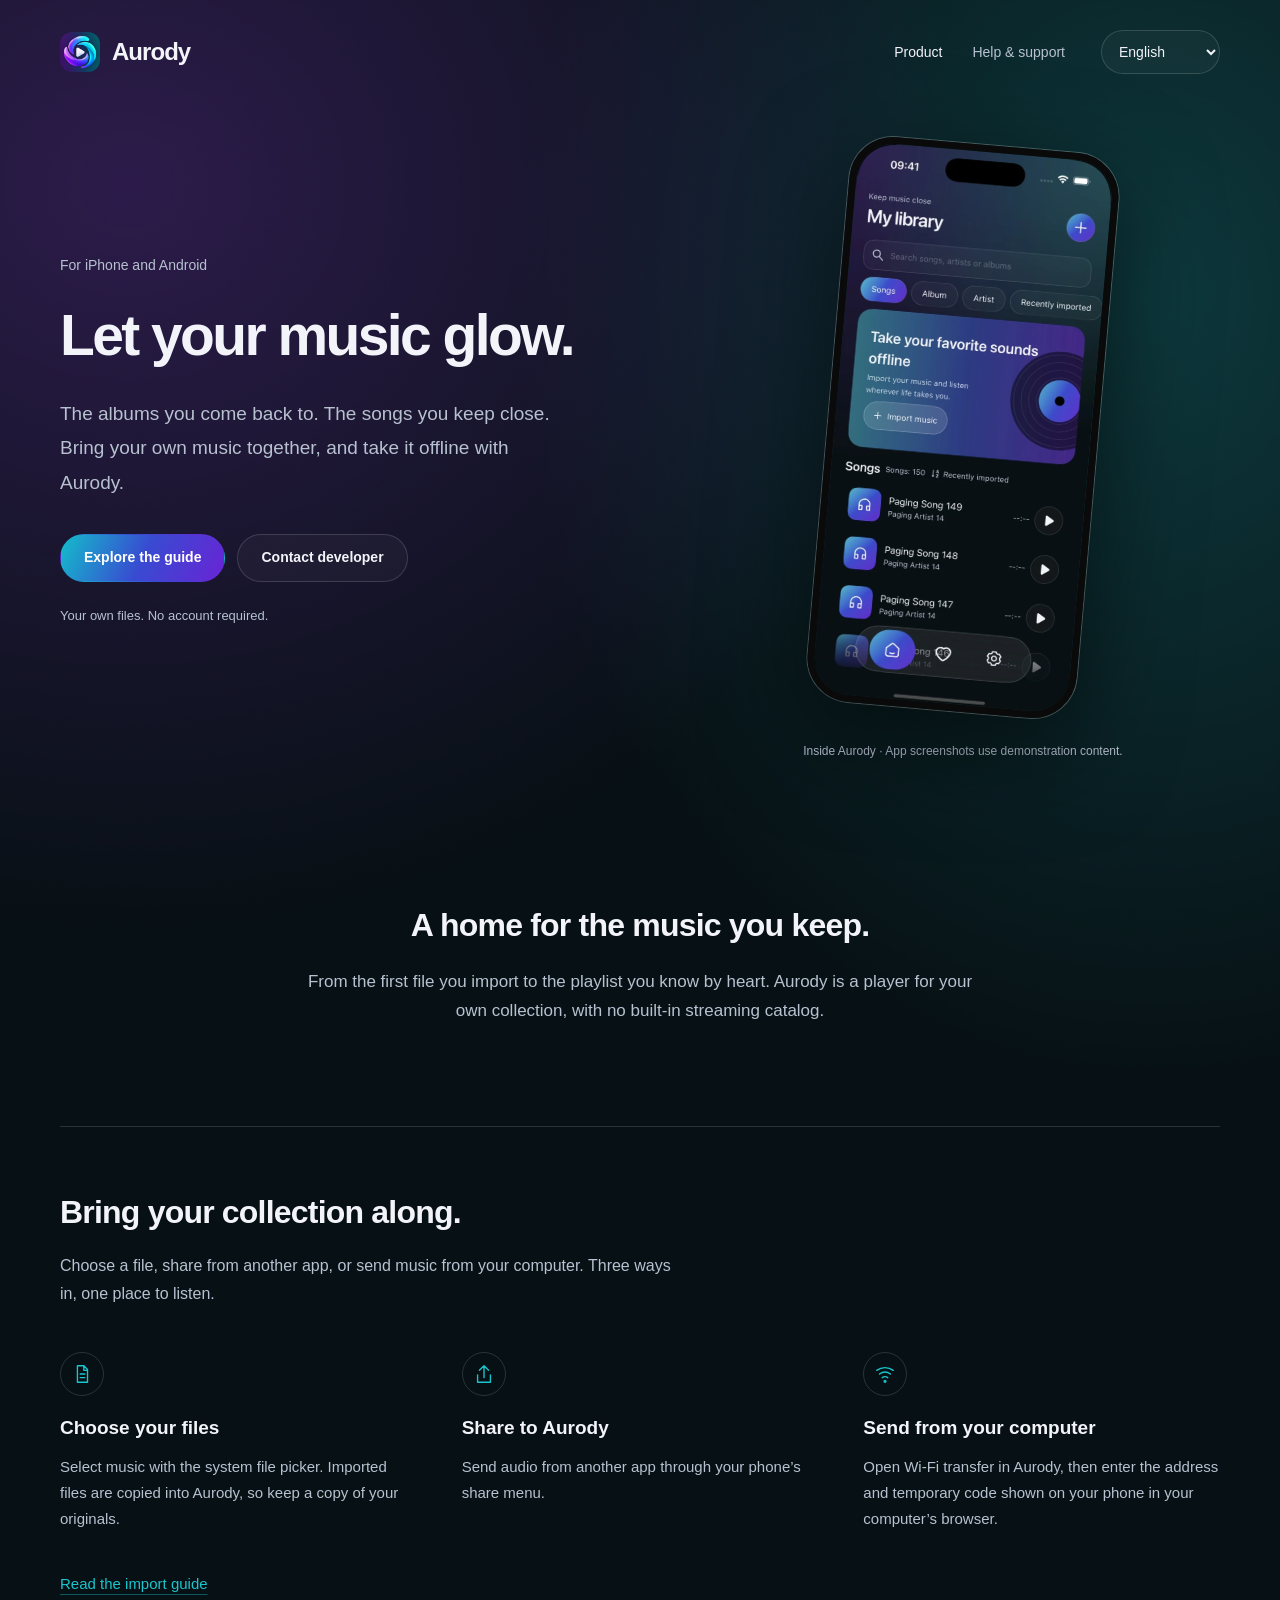
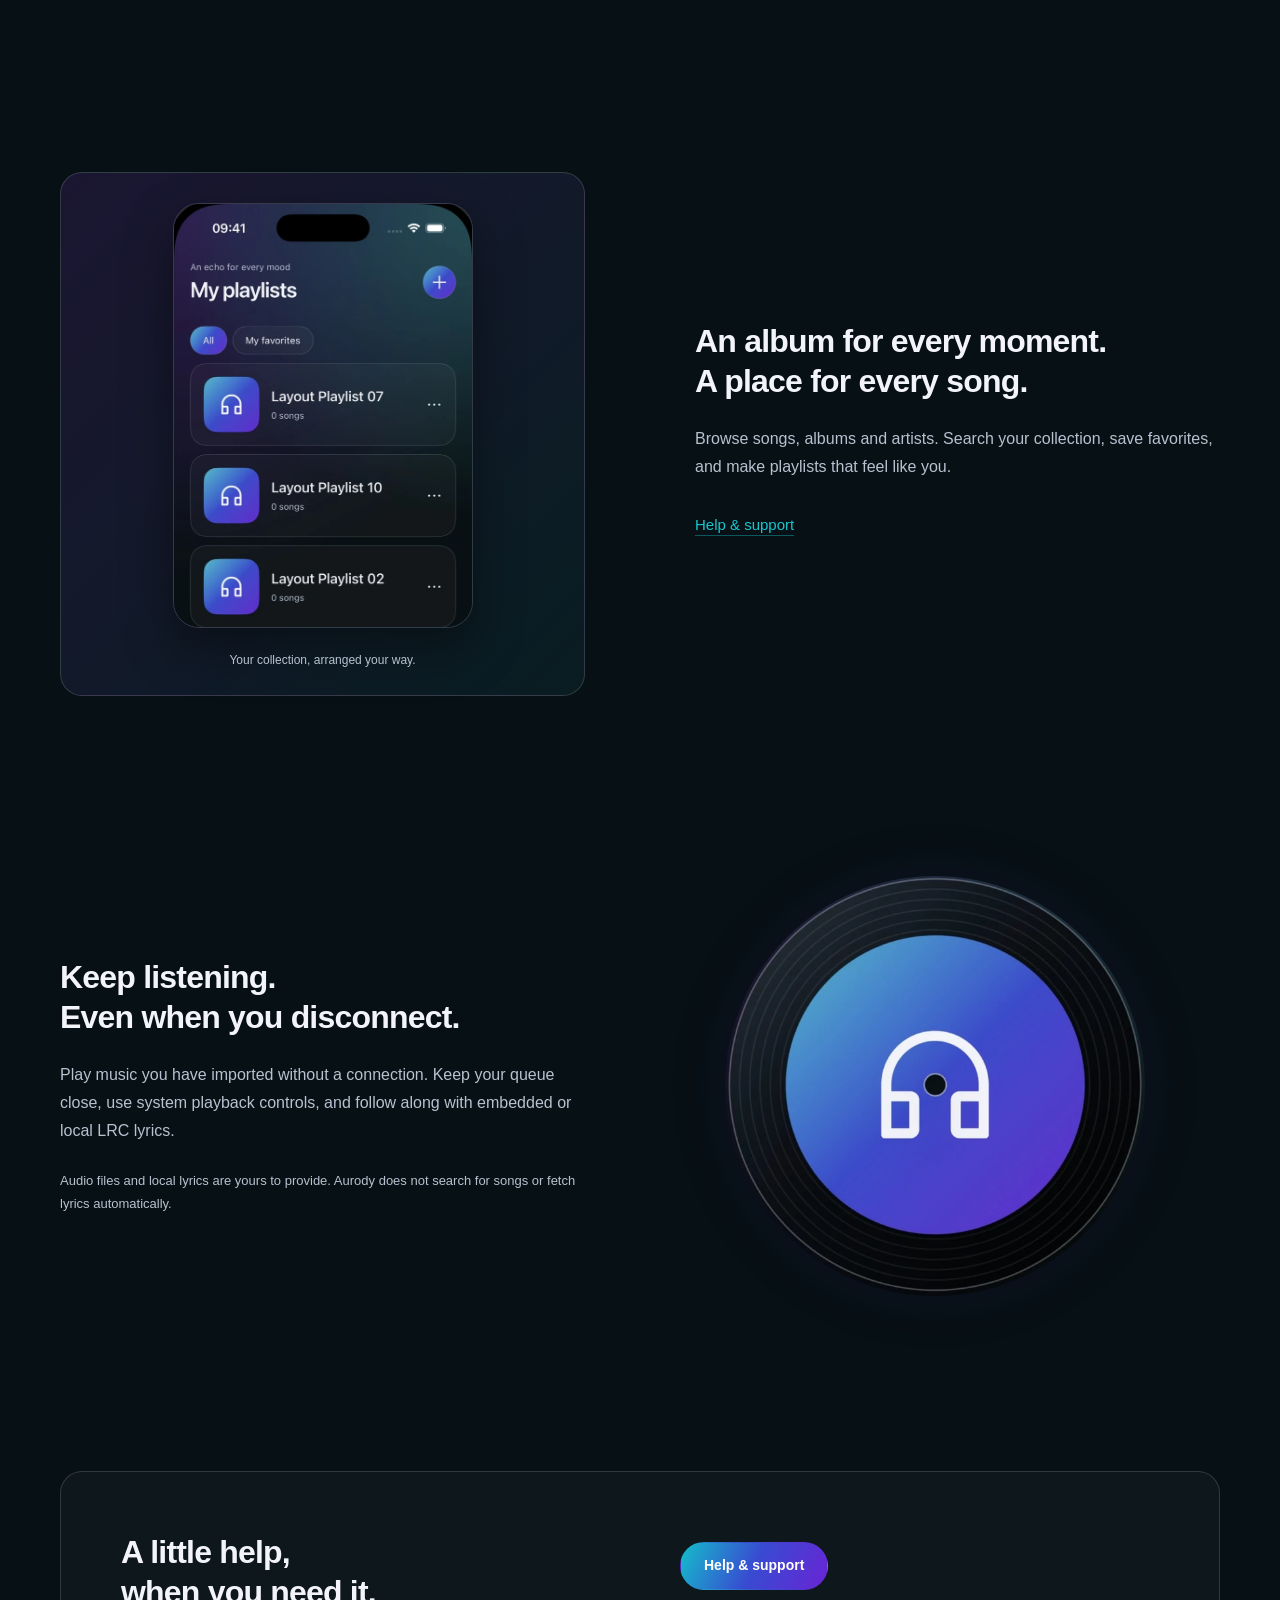
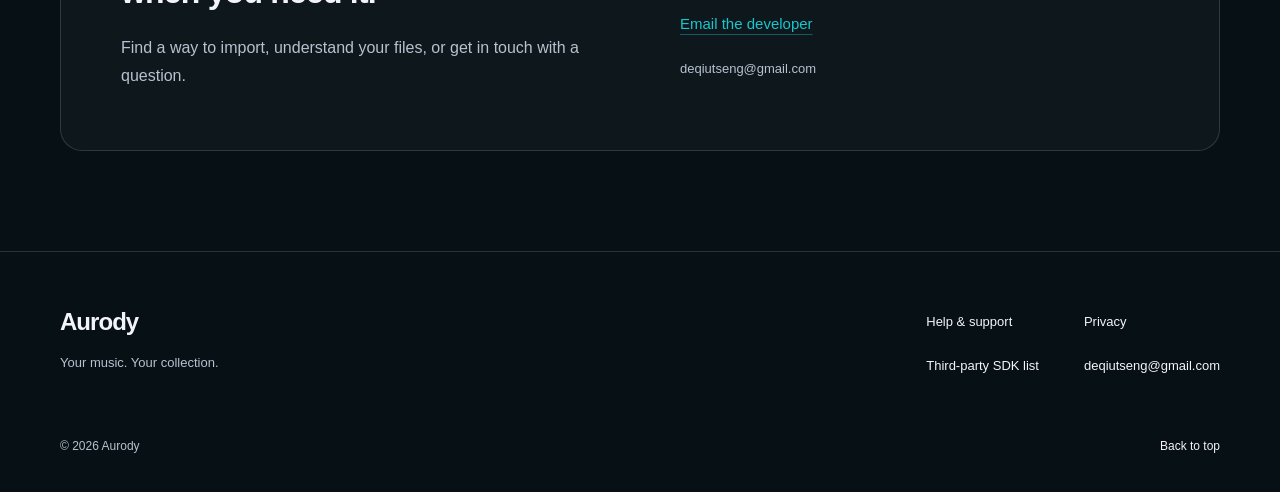
==== index.html @ eb652f9c "[v1.0.0][feat]官网：实现电脑优先的四页三语静态站" ====
<!doctype html>
<html lang="en"><head><meta charset="utf-8"><meta name="viewport" content="width=device-width, initial-scale=1, viewport-fit=cover"><meta name="color-scheme" content="dark"><meta name="theme-color" content="#071014"><meta name="referrer" content="no-referrer"><meta name="description" content="Import, organize and enjoy your own music offline. Aurody brings your collection together on iPhone and Android."><meta name="robots" content="index,follow"><title>Aurody — Let your music glow.</title><link rel="canonical" href="https://deqiutseng.github.io/AurodyWeb/"><link rel="icon" type="image/png" sizes="32x32" href="assets/images/favicon.png"><link rel="apple-touch-icon" href="assets/images/apple-touch-icon.png"><meta property="og:type" content="website"><meta property="og:site_name" content="Aurody"><meta property="og:title" content="Aurody — Let your music glow."><meta property="og:description" content="Import, organize and enjoy your own music offline. Aurody brings your collection together on iPhone and Android."><meta property="og:url" content="https://deqiutseng.github.io/AurodyWeb/"><meta property="og:image" content="https://deqiutseng.github.io/AurodyWeb/assets/images/share.png"><meta name="twitter:card" content="summary_large_image"><meta name="twitter:title" content="Aurody — Let your music glow."><meta name="twitter:description" content="Import, organize and enjoy your own music offline. Aurody brings your collection together on iPhone and Android."><meta name="twitter:image" content="https://deqiutseng.github.io/AurodyWeb/assets/images/share.png"><link rel="stylesheet" href="assets/site.css"><script type="module" src="assets/site.mjs"></script></head>
<body data-page="home"><a class="skip" href="#main" data-i18n="nav.skip">Skip to content</a>
<header class="site-header" id="top"><div class="shell header-inner">
  <a class="brand" href="index.html" aria-label="Aurody home" data-i18n-aria="nav.home"><img src="assets/images/logo-128.png" alt="" width="40" height="40"><span>Aurody</span></a>
  <nav class="main-nav" aria-label="Product" data-i18n-aria="nav.product"><a data-i18n="nav.product" href="index.html" class="active">Product</a><a data-i18n="nav.support" href="support.html">Help &amp; support</a></nav>
  <div class="language" hidden><label for="language" data-i18n="nav.language">Website language</label><select id="language" aria-label="Website language" data-i18n-aria="nav.language"><option value="en" lang="en">English</option><option value="zh-Hans" lang="zh-Hans">简体中文</option><option value="zh-Hant" lang="zh-Hant">繁體中文</option></select></div>
</div></header><main id="main">
<section class="shell hero"><div class="hero-copy"><p data-i18n="hero.platform" class="platform">For iPhone and Android</p><h1 data-i18n="hero.title">Let your music glow.</h1><p data-i18n="hero.body" class="lead">The albums you come back to. The songs you keep close. Bring your own music together, and take it offline with Aurody.</p><div class="actions"><a data-i18n="hero.help" href="support.html" class="button primary">Explore the guide</a><a data-i18n="nav.contact" href="mailto:deqiutseng@gmail.com" class="button secondary">Contact developer</a></div><p data-i18n="hero.note" class="small-note">Your own files. No account required.</p></div>
  <figure class="hero-visual"><div class="phone"><img src="assets/images/library.webp" data-i18n-alt="hero.image" alt="Actual Aurody music-library screen with demonstration tracks." width="640" height="1383" fetchpriority="high"></div><figcaption data-i18n="hero.caption">Inside Aurody · App screenshots use demonstration content.</figcaption></figure>
</section>
<section class="shell introduction"><h2 data-i18n="intro.title">A home for the music you keep.</h2><p data-i18n="intro.body">From the first file you import to the playlist you know by heart. Aurody is a player for your own collection, with no built-in streaming catalog.</p></section>
<section class="shell import-section" id="import"><div class="section-intro"><h2 data-i18n="import.title">Bring your collection along.</h2><p data-i18n="import.body">Choose a file, share from another app, or send music from your computer. Three ways in, one place to listen.</p></div><ul class="import-steps"><li><span class="method-icon" aria-hidden="true"><svg viewBox="0 0 24 24" width="22" height="22" fill="none" stroke="currentColor" stroke-width="1.5" stroke-linecap="round" stroke-linejoin="round"><path d="M7 3h7l4 4v14H7zM14 3v5h4M10 12h5M10 16h5"/></svg></span><h3 data-i18n="import.file.title">Choose your files</h3><p data-i18n="import.file.body">Select music with the system file picker. Imported files are copied into Aurody, so keep a copy of your originals.</p></li><li><span class="method-icon" aria-hidden="true"><svg viewBox="0 0 24 24" width="22" height="22" fill="none" stroke="currentColor" stroke-width="1.5" stroke-linecap="round" stroke-linejoin="round"><path d="M12 16V3m-5 5 5-5 5 5M5 13v8h14v-8"/></svg></span><h3 data-i18n="import.share.title">Share to Aurody</h3><p data-i18n="import.share.body">Send audio from another app through your phone’s share menu.</p></li><li><span class="method-icon" aria-hidden="true"><svg viewBox="0 0 24 24" width="22" height="22" fill="none" stroke="currentColor" stroke-width="1.5" stroke-linecap="round" stroke-linejoin="round"><path d="M3 8a15 15 0 0 1 18 0M6 12a10 10 0 0 1 12 0M9 16a5 5 0 0 1 6 0"/><circle cx="12" cy="20" r="1"/></svg></span><h3 data-i18n="import.wifi.title">Send from your computer</h3><p data-i18n="import.wifi.body">Open Wi-Fi transfer in Aurody, then enter the address and temporary code shown on your phone in your computer’s browser.</p></li></ul><a data-i18n="import.link" href="support.html#import" class="text-link">Read the import guide</a></section>
<section class="shell collection-section"><figure class="collection-visual"><img src="assets/images/playlists.webp" data-i18n-alt="library.image" alt="Actual Aurody playlist screen showing demonstration playlists." width="640" height="909" loading="lazy"><figcaption data-i18n="library.caption">Your collection, arranged your way.</figcaption></figure><div class="section-copy"><h2 data-i18n="library.title">An album for every moment.
A place for every song.</h2><p data-i18n="library.body">Browse songs, albums and artists. Search your collection, save favorites, and make playlists that feel like you.</p><a data-i18n="nav.support" href="support.html#files" class="text-link">Help &amp; support</a></div></section>
<section class="shell listen-section"><div class="section-copy"><h2 data-i18n="listen.title">Keep listening.
Even when you disconnect.</h2><p data-i18n="listen.body">Play music you have imported without a connection. Keep your queue close, use system playback controls, and follow along with embedded or local LRC lyrics.</p><p data-i18n="listen.detail" class="small-note">Audio files and local lyrics are yours to provide. Aurody does not search for songs or fetch lyrics automatically.</p></div><div class="record-visual"><img src="assets/images/playback-detail.webp" data-i18n-alt="listen.image" alt="Cropped detail of Aurody’s record-style playback artwork." width="640" height="640" loading="lazy"></div></section>
<section class="shell contact-section"><div><h2 data-i18n="contact.title">A little help,
when you need it.</h2><p data-i18n="contact.body">Find a way to import, understand your files, or get in touch with a question.</p></div><div class="contact-actions"><a data-i18n="nav.support" href="support.html" class="button primary">Help &amp; support</a><a data-i18n="contact.email" href="mailto:deqiutseng@gmail.com" class="text-link">Email the developer</a><span class="email-address">deqiutseng@gmail.com</span></div></section>
</main><footer class="site-footer"><div class="shell footer-main"><div class="footer-brand"><a href="index.html" class="wordmark">Aurody</a><p data-i18n="footer.line">Your music. Your collection.</p></div><nav aria-label="Privacy" data-i18n-aria="nav.privacy"><a data-i18n="nav.support" href="support.html">Help &amp; support</a><a data-i18n="nav.privacy" href="privacy.html">Privacy</a><a data-i18n="nav.sdk" href="sdklist.html">Third-party SDK list</a><a href="mailto:deqiutseng@gmail.com">deqiutseng@gmail.com</a></nav></div><div class="shell footer-bottom"><p data-i18n="footer.rights">© 2026 Aurody</p><a data-i18n="footer.top" href="#top">Back to top</a></div></footer></body></html>
---- assets/site.css ----
:root {
  --base: #071014;
  --text: #f3f4fa;
  --muted: #b7c1d0;
  --cyan: #19c6ce;
  --purple: #713cf0;
  --line: #ffffff25;
  --surface: #ffffff08;
  --radius: 22px;
  color-scheme: dark;
  font-family: -apple-system, BlinkMacSystemFont, "Segoe UI", "PingFang SC", "PingFang TC", "Microsoft YaHei", sans-serif;
  font-size: 16px;
  font-weight: 400;
  background: var(--base);
  color: var(--text);
  -webkit-text-size-adjust: 100%;
}
* { box-sizing: border-box; }
body { margin: 0; line-height: 1.75; overflow-wrap: break-word; background: radial-gradient(ellipse 70% 730px at 18% 6%, #49247570, transparent), radial-gradient(ellipse 50% 650px at 90% 12%, #187d8148, transparent); }
body[data-page="home"] { background: radial-gradient(ellipse 65% 750px at 10% 5%, #49247590, transparent), radial-gradient(ellipse 50% 800px at 90% 8%, #187d8160, transparent), var(--base); }
a { color: inherit; text-decoration: none; }
a:hover { color: var(--cyan); }
button, select, input { font: inherit; }
img { display: block; max-width: 100%; height: auto; }
figure { margin: 0; }
h1, h2, h3, p { margin: 0; }
h1, h2, h3 { font-weight: 600; line-height: 1.25; text-wrap: balance; }
h1 { font-size: clamp(29px, 4.45vw, 64px); letter-spacing: -.045em; }
h2 { font-size: clamp(23px, 2.5vw, 36px); letter-spacing: -.025em; white-space: pre-line; }
h3 { font-size: 19px; }
p { color: var(--muted); }
[hidden] { display: none !important; }
:focus-visible { outline: 2px solid var(--cyan); outline-offset: 5px; border-radius: 4px; }
section[id], main, #top { scroll-margin-top: 30px; }
.shell { width: min(1160px, calc(100% - 96px)); margin-inline: auto; }
.site-header { padding-top: max(20px, env(safe-area-inset-top)); }
.header-inner { display: flex; align-items: center; gap: 36px; min-height: 64px; }
.brand { display: inline-flex; align-items: center; gap: 12px; font-size: 24px; font-weight: 600; letter-spacing: -.04em; min-height: 44px; }
.brand img { border-radius: 12px; }
.main-nav { display: flex; gap: 30px; margin-left: auto; font-size: 14px; }
.main-nav a { display: flex; min-height: 44px; align-items: center; color: var(--muted); }
.main-nav a.active { color: var(--text); }
.main-nav a:hover { color: var(--cyan); }
.language { display: flex; align-items: center; }
.language label { position: absolute; width: 1px; height: 1px; overflow: hidden; clip-path: inset(50%); }
.language select { padding: 9px 28px 9px 13px; min-height: 44px; max-width: 150px; border: 1px solid var(--line); border-radius: 25px; color: var(--text); background-color: var(--surface); font-size: 14px; cursor: pointer; }
.language option { background: var(--base); }
.hero { display: grid; grid-template-columns: 1.12fr 1fr; align-items: center; gap: 70px; min-height: 740px; padding-block: 60px 88px; }
.hero-copy { padding-bottom: 25px; }
.hero .platform { font-size: 14px; margin-bottom: 22px; }
.hero h1 { max-width: 600px; margin-bottom: 26px; }
.hero .lead { max-width: 490px; font-size: 19px; line-height: 1.8; }
.actions { display: flex; gap: 12px; flex-wrap: wrap; margin-top: 34px; }
.button { display: inline-flex; align-items: center; justify-content: center; min-height: 48px; padding: 12px 23px; border-radius: 25px; border: 1px solid var(--line); font-weight: 600; font-size: 14px; line-height: 1.5; text-align: center; transition: background-color 150ms; }
.button.primary { background: linear-gradient(115deg, #14bdcb, #384bd1, #6924d5); border-color: transparent; color: #fff; }
.button.primary:hover { filter: brightness(1.12); }
.button.secondary { color: var(--text); background: var(--surface); }
.button.secondary:hover { background: #ffffff12; }
.small-note { font-size: 13px; line-height: 1.8; }
.hero .small-note { margin-top: 22px; }
.hero-visual { position: relative; display: grid; justify-items: center; }
.hero-visual::before { content: ""; position: absolute; width: 110%; height: 90%; top: 3%; background: radial-gradient(ellipse, #19c6ce19, #713cf015 45%, transparent 70%); z-index: -1; }
.phone { width: 270px; border: 7px solid #0a0a0a; border-radius: 44px; overflow: hidden; box-shadow: 0 0 0 1px #ffffff40, 0 32px 100px #0008; transform: rotate(5deg); }
.phone img { width: 100%; border-radius: 36px; }
figcaption { color: var(--muted); font-size: 12px; line-height: 1.7; }
.hero-visual figcaption { text-align: center; margin-top: 30px; max-width: 340px; }
.introduction { text-align: center; padding: 55px 0 100px; }
.introduction p { max-width: 680px; margin: 22px auto 0; font-size: 17px; }
.import-section { padding-block: 65px 90px; border-top: 1px solid var(--line); }
.section-intro { max-width: 620px; }
.section-intro p { margin-top: 20px; }
.import-steps { display: grid; grid-template-columns: repeat(3, 1fr); gap: 45px; list-style: none; padding: 0; margin: 44px 0 30px; }
.method-icon { display: flex; align-items: center; justify-content: center; width: 44px; height: 44px; border: 1px solid var(--line); color: var(--cyan); border-radius: 50%; margin-bottom: 20px; }
.import-steps p { margin-top: 14px; font-size: 15px; }
.text-link { display: inline-flex; align-items: center; min-height: 44px; color: var(--cyan); font-size: 15px; text-decoration: underline; text-underline-offset: 5px; text-decoration-color: #19c6ce65; }
.text-link:hover { text-decoration-color: var(--cyan); }
.collection-section, .listen-section { display: grid; align-items: center; grid-template-columns: 1fr 1fr; gap: 110px; padding-block: 75px; }
.collection-visual { padding: 30px 55px 25px; border: 1px solid var(--line); border-radius: var(--radius); background: linear-gradient(135deg, #49247550, #187d8120); }
.collection-visual img { width: 100%; max-width: 300px; margin: auto; border: 1px solid var(--line); border-radius: 26px; box-shadow: 0 20px 50px #0006; }
.collection-visual figcaption { margin-top: 22px; text-align: center; }
.section-copy p { margin-top: 24px; max-width: 520px; }
.section-copy .text-link { margin-top: 22px; }
.record-visual { padding: 30px; }
.record-visual img { width: 420px; aspect-ratio: 1; border-radius: 50%; box-shadow: 0 0 70px #713cf012; }
.contact-section { display: grid; grid-template-columns: 1fr 1fr; align-items: center; gap: 80px; margin-top: 70px; padding: 60px; border: 1px solid var(--line); background: var(--surface); border-radius: var(--radius); }
.contact-section p { margin-top: 22px; }
.contact-actions { display: flex; flex-direction: column; align-items: flex-start; gap: 12px; }
.email-address { font-size: 13px; color: var(--muted); overflow-wrap: anywhere; }
.site-footer { margin-top: 100px; border-top: 1px solid var(--line); padding: 48px 0 max(24px, env(safe-area-inset-bottom)); }
.footer-main { display: flex; justify-content: space-between; gap: 50px; }
.wordmark { display: inline-flex; align-items: center; min-height: 44px; font-size: 24px; font-weight: 600; letter-spacing: -.04em; }
.footer-brand p { font-size: 13px; margin-top: 8px; }
.footer-main nav { display: grid; grid-template-columns: auto auto; column-gap: 45px; align-content: start; font-size: 13px; }
.footer-main nav a { display: inline-flex; align-items: center; min-height: 44px; overflow-wrap: anywhere; }
.footer-bottom { display: flex; justify-content: space-between; align-items: center; font-size: 12px; margin-top: 36px; }
.footer-bottom a { min-height: 44px; display: inline-flex; align-items: center; }
.page-heading { padding-block: 65px 52px; }
.page-heading h1 { font-size: clamp(29px, 4vw, 50px); margin-top: 18px; }
.page-heading .lead { font-size: 19px; margin-top: 20px; max-width: 750px; }
.back-link { display: inline-flex; align-items: center; min-height: 44px; font-size: 13px; color: var(--cyan); }
.revision { font-size: 13px; margin-top: 22px; }
.article-layout { display: grid; grid-template-columns: 240px minmax(0, 1fr); gap: 80px; align-items: start; }
.contents { position: sticky; top: 30px; padding-block: 20px; border-top: 1px solid var(--line); }
.contents h2 { font-size: 15px; margin-bottom: 18px; }
.contents nav { display: flex; flex-direction: column; align-items: flex-start; }
.contents a { display: flex; align-items: center; min-height: 44px; font-size: 14px; color: var(--muted); }
.contents a:hover { color: var(--cyan); }
.article-body { max-width: 760px; }
.article-section { padding-block: 30px 32px; border-top: 1px solid var(--line); }
.article-section h2 { font-size: 23px; margin-bottom: 22px; }
.article-section p + p { margin-top: 18px; }
.article-section p, .article-section li { line-height: 1.9; }
.article-section .text-link { margin-top: 16px; }
.guide-steps, .file-rules { color: var(--muted); padding-left: 24px; margin: 0 0 22px; }
.guide-steps li, .file-rules li { padding-left: 8px; margin-bottom: 14px; }
.notice { padding: 20px 24px; border-left: 2px solid var(--cyan); background: var(--surface); border-radius: 0 16px 16px 0; font-size: 15px; margin-bottom: 22px; }
.narrow { width: min(760px, calc(100% - 96px)); margin-inline: auto; }
.reference-links { list-style: none; padding: 0; margin: 0; }
.reference-links a { color: var(--cyan); min-height: 44px; display: inline-flex; align-items: center; }
.component-intro { margin: 0; }
.component-intro p + p { margin-top: 18px; }
.component-group { margin-top: 50px; }
.component-group h2 { margin-bottom: 24px; }
.table-wrap { border: 1px solid var(--line); border-radius: var(--radius); overflow: hidden; }
table { border-collapse: collapse; width: 100%; font-size: 15px; text-align: left; }
thead { background: var(--surface); }
th, td { padding: 17px 22px; border-bottom: 1px solid var(--line); font-weight: 400; vertical-align: top; }
thead th { color: var(--muted); font-size: 13px; }
tbody tr:last-child th, tbody tr:last-child td { border-bottom: 0; }
tbody th { width: 40%; font-weight: 600; }
tbody th a { display: inline-flex; align-items: center; min-height: 44px; overflow-wrap: anywhere; }
tbody td { color: var(--muted); }
.version { white-space: nowrap; font-variant-numeric: tabular-nums; }
.component-body > .narrow:last-child { margin-top: 60px; }
.sr-only { position: absolute; width: 1px; height: 1px; overflow: hidden; clip-path: inset(50%); }
.skip { position: fixed; z-index: 10; top: 8px; left: 10px; padding: 10px 20px; border-radius: 25px; background: var(--cyan); color: var(--base); transform: translateY(-200%); }
.skip:focus { transform: none; color: var(--base); }
.document-page { --base: #fff; --text: #1a1a1a; --muted: #555; --line: #dedede; --surface: #f6f6f6; --cyan: #176b73; color-scheme: light; color: var(--text); background: #fff; }
.document-page .shell { max-width: 1000px; }
.document-page .page-heading { padding-top: 55px; padding-bottom: 35px; }
.document-page .page-heading h1 { font-size: 35px; letter-spacing: 0; }
.document-page .page-heading .lead { font-size: 16px; }
.document-page .legal-article { max-width: 1000px; padding-bottom: 25px; }
.document-page .article-section { border-top: 0; padding-block: 18px; }
.document-page .article-section h2 { font-size: 22px; letter-spacing: 0; margin-bottom: 18px; }
.document-page .article-section h3 { font-size: 17px; line-height: 1.65; margin: 24px 0 12px; }
.document-page .article-section p, .document-page .component-intro p { line-height: 1.9; }
.document-page .component-intro { max-width: none; }
.document-page .component-group > h2 { font-size: 24px; letter-spacing: 0; }
.sdk-entry { margin-top: 32px; padding-bottom: 28px; border-bottom: 1px solid var(--line); }
.sdk-entry h3 { font-size: 19px; line-height: 1.5; overflow-wrap: anywhere; }
.sdk-entry dl { margin: 20px 0 0; font-size: 15px; line-height: 1.85; }
.sdk-entry dl > div { display: grid; grid-template-columns: 190px minmax(0, 1fr); gap: 24px; padding-block: 5px; }
.sdk-entry dt { color: var(--muted); }
.sdk-entry dd { margin: 0; overflow-wrap: anywhere; }
.sdk-entry a { display: inline-flex; align-items: center; min-height: 44px; color: var(--cyan); text-decoration: underline; text-underline-offset: 3px; }
.document-page .site-footer { margin-top: 45px; }
@media (min-width: 1600px) { .hero { min-height: 820px; gap: 130px; } .phone { width: 300px; } }
@media (max-width: 1000px) {
  .shell { width: calc(100% - 64px); }
  .hero { gap: 40px; min-height: 680px; }
  .phone { width: 240px; }
  .collection-section, .listen-section { gap: 50px; }
  .collection-visual { padding-inline: 30px; }
  .contact-section { padding: 40px; gap: 45px; }
  .article-layout { grid-template-columns: 200px minmax(0, 1fr); gap: 40px; }
}
@media (max-width: 700px) {
  :root { font-size: 15px; }
  .shell, .narrow { width: calc(100% - max(22px, env(safe-area-inset-left)) - max(22px, env(safe-area-inset-right))); }
  .header-inner { gap: 12px; flex-wrap: wrap; }
  .brand { font-size: 22px; gap: 9px; }
  .brand img { width: 34px; height: 34px; border-radius: 10px; }
  .language { margin-left: auto; }
  .main-nav { order: 3; margin: 0; width: 100%; gap: 25px; }
  .main-nav a { font-size: 13px; }
  .language select { font-size: 13px; max-width: 130px; }
  .hero { grid-template-columns: 1fr; gap: 46px; padding-block: 45px 60px; min-height: auto; }
  .hero-copy { padding: 0; }
  .hero .platform { font-size: 12px; margin-bottom: 16px; }
  .hero h1 { font-size: 29px; margin-bottom: 20px; }
  .hero .lead { font-size: 15px; max-width: 500px; }
  .actions { margin-top: 25px; }
  .button { padding-inline: 20px; font-size: 13px; }
  .phone { width: min(245px, 75vw); transform: rotate(3deg); }
  .hero-visual figcaption { font-size: 11px; max-width: 290px; margin-top: 25px; }
  .introduction { padding-block: 35px 65px; text-align: left; }
  h2 { font-size: 23px; }
  .introduction p { font-size: 15px; margin-top: 20px; }
  .import-section { padding-block: 45px; }
  .import-steps { grid-template-columns: 1fr; gap: 25px; margin-block: 30px 15px; }
  .import-steps li { display: grid; grid-template-columns: 44px 1fr; column-gap: 17px; }
  .method-icon { grid-row: 1 / 3; margin: 0; }
  .import-steps h3 { align-self: center; font-size: 19px; min-height: 44px; display: flex; align-items: center; }
  .import-steps p { margin-top: 5px; }
  .collection-section, .listen-section { grid-template-columns: 1fr; gap: 32px; padding-block: 38px; }
  .collection-section .section-copy { grid-row: 1; }
  .collection-visual { max-width: 400px; width: 100%; justify-self: center; padding-inline: 35px; }
  .section-copy p { margin-top: 20px; }
  .record-visual { max-width: 360px; padding: 12px; justify-self: center; }
  .contact-section { grid-template-columns: 1fr; gap: 24px; padding: 28px; margin-top: 40px; }
  .site-footer { margin-top: 65px; padding-top: 30px; }
  .footer-main { flex-direction: column; gap: 22px; }
  .footer-main nav { grid-template-columns: 1fr; gap: 0; }
  .footer-bottom { margin-top: 20px; }
  .page-heading { padding-block: 30px 35px; }
  .page-heading h1 { font-size: 29px; margin-top: 15px; }
  .page-heading .lead { font-size: 15px; margin-top: 18px; }
  .revision { font-size: 12px; }
  .article-layout { grid-template-columns: 1fr; gap: 20px; }
  .contents { position: static; padding-block: 20px 0; }
  .contents nav { display: grid; grid-template-columns: 1fr 1fr; gap: 0 12px; }
  .contents a { font-size: 13px; }
  .article-section { padding-block: 25px 28px; }
  .article-section h2 { font-size: 22px; margin-bottom: 20px; }
  .article-section p, .article-section li { font-size: 15px; }
  .notice { padding: 16px; }
  .component-intro { width: 100%; }
  table { font-size: 13px; table-layout: fixed; }
  th, td { padding: 12px 9px; }
  thead th { font-size: 12px; }
  thead th:first-child, tbody th { width: 43%; }
  thead th:nth-child(2) { width: 23%; }
  .version { white-space: normal; overflow-wrap: anywhere; }
  tbody td { overflow-wrap: anywhere; }
  .component-body > .narrow:last-child { width: 100%; }
  .document-page .page-heading { padding-top: 30px; }
  .document-page .page-heading h1 { font-size: 29px; }
  .document-page .article-section h2 { font-size: 22px; }
  .sdk-entry dl { font-size: 14px; }
  .sdk-entry dl > div { grid-template-columns: 100px minmax(0, 1fr); gap: 16px; padding-block: 7px; }
}
@media (prefers-reduced-motion: reduce) { *, *::before, *::after { animation: none !important; transition: none !important; scroll-behavior: auto !important; } }
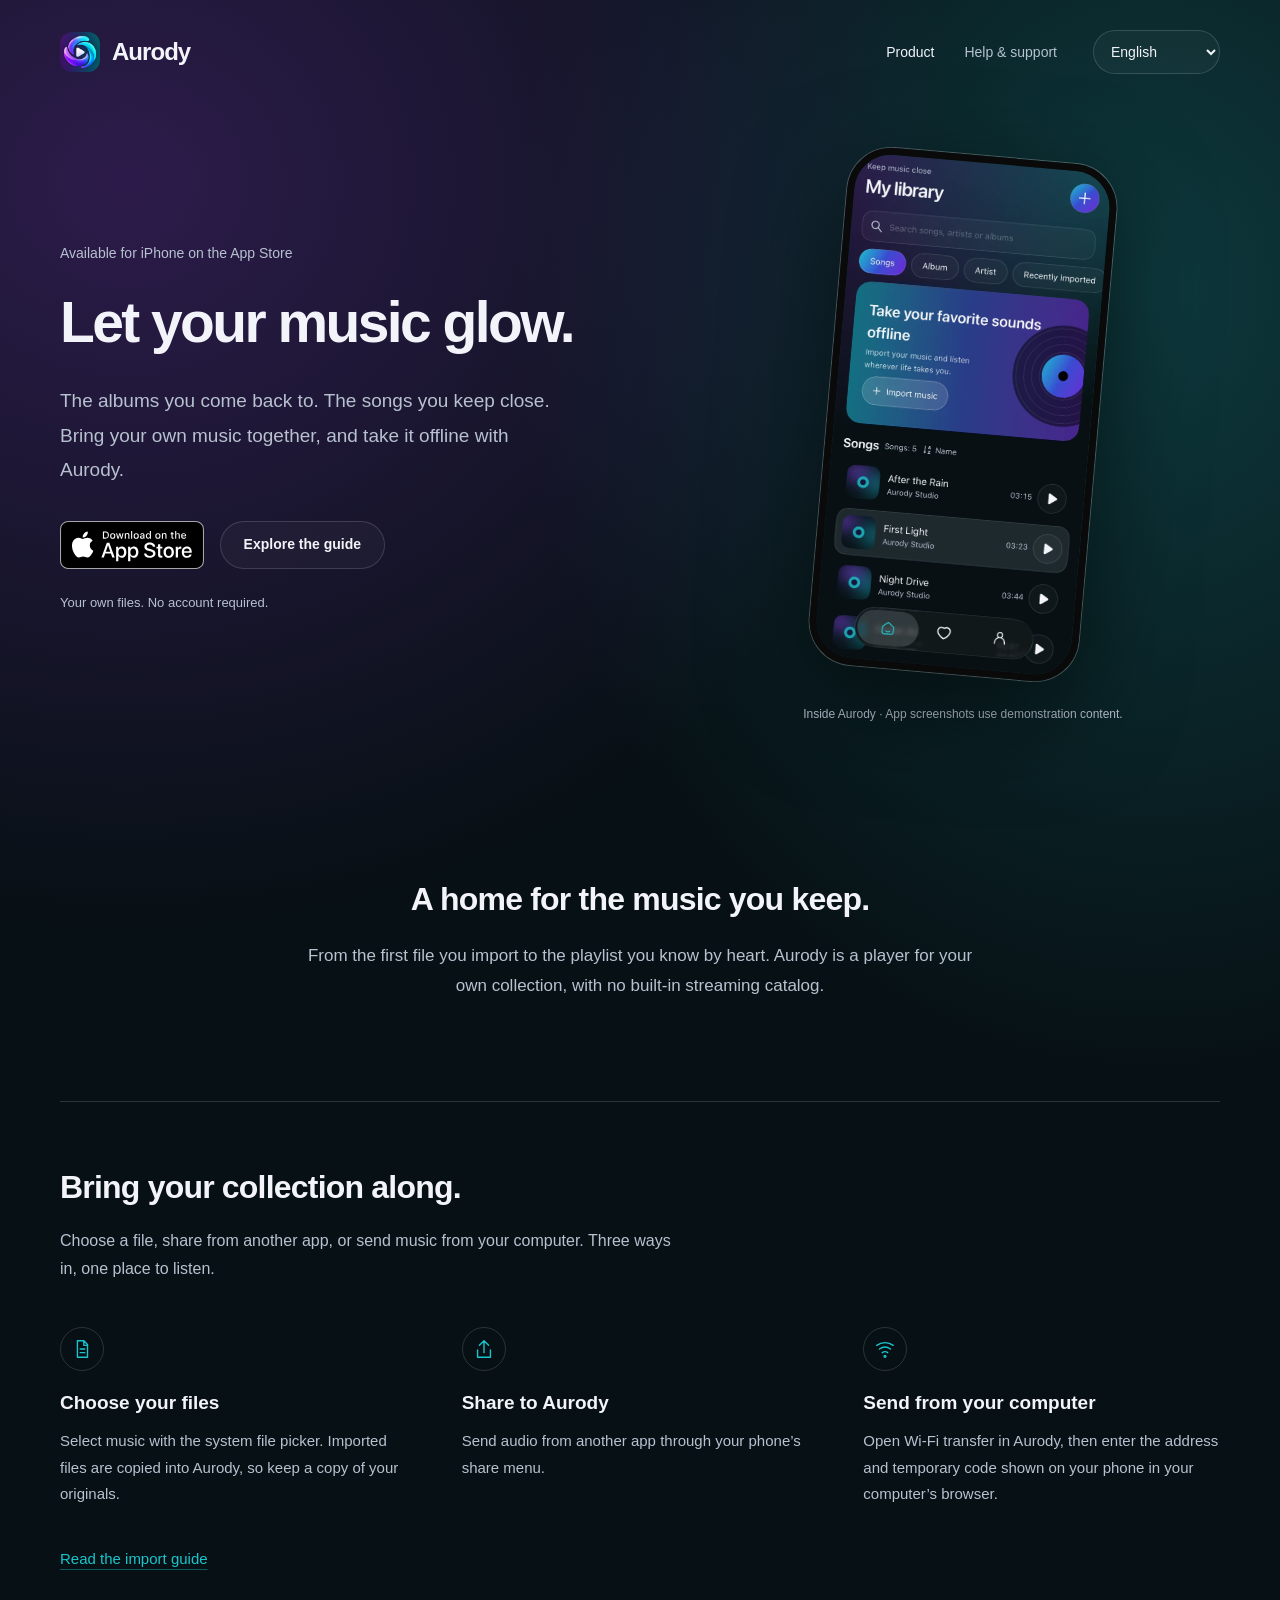
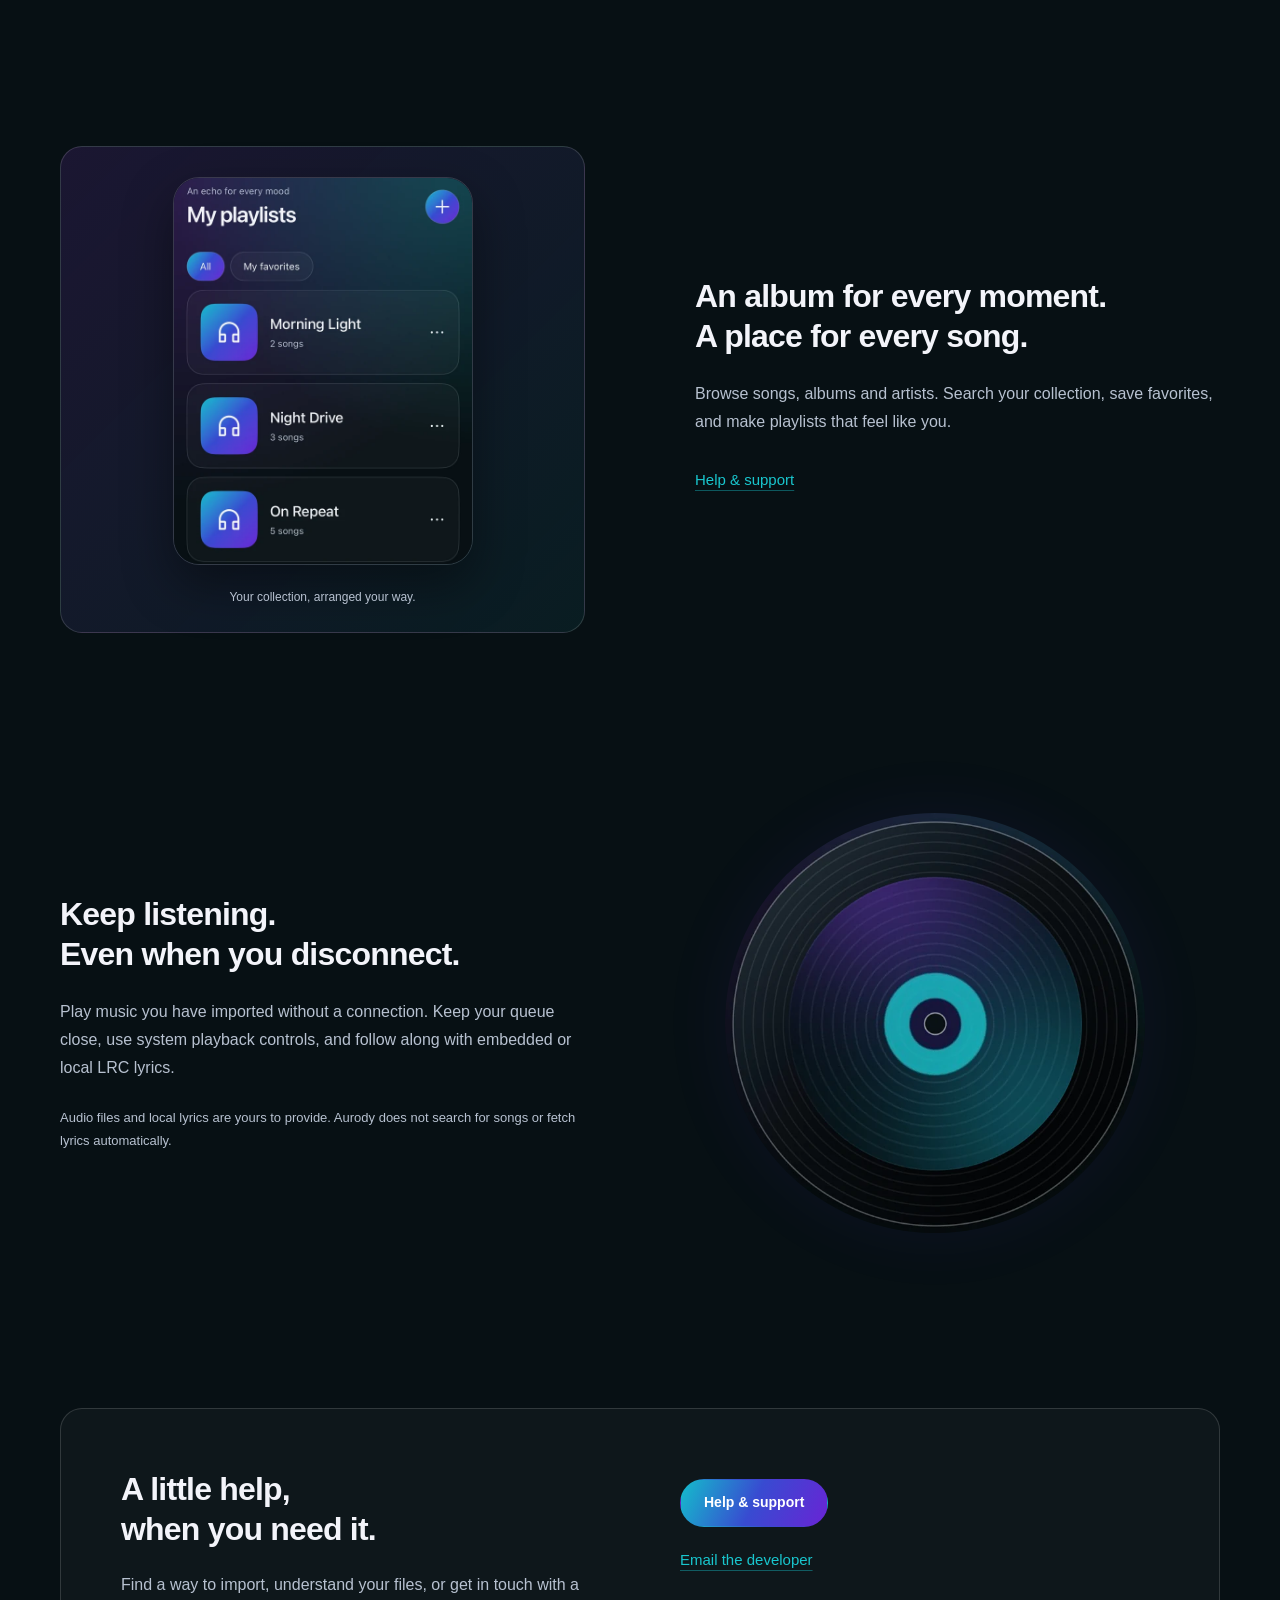
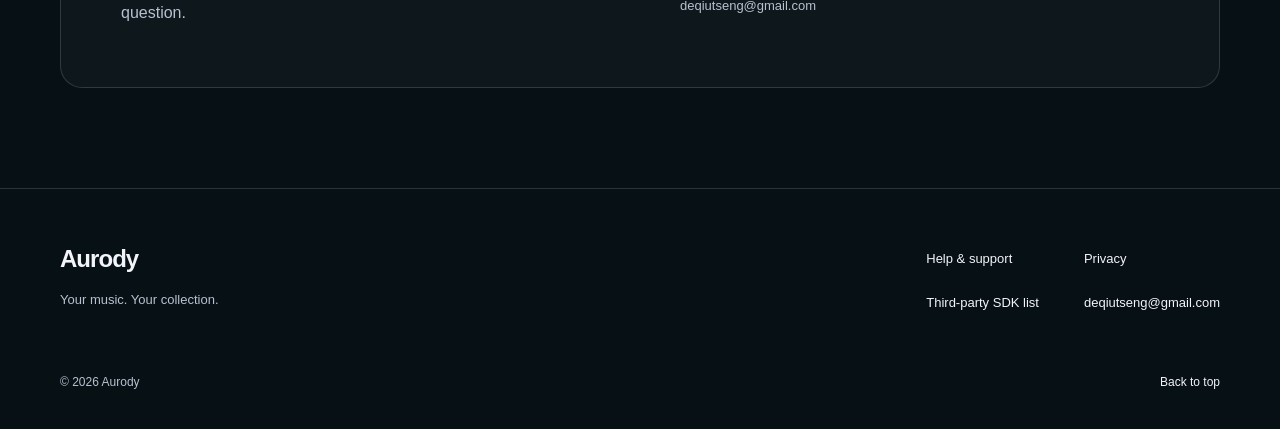
==== commit f668d331: "[v1.0.0][feat]官网：新增 App Store 下载入口与九语支持" ====
--- a/index.html
+++ b/index.html
@@ -1,20 +1,20 @@
 <!doctype html>
-<html lang="en"><head><meta charset="utf-8"><meta name="viewport" content="width=device-width, initial-scale=1, viewport-fit=cover"><meta name="color-scheme" content="dark"><meta name="theme-color" content="#071014"><meta name="referrer" content="no-referrer"><meta name="description" content="Import, organize and enjoy your own music offline. Aurody brings your collection together on iPhone and Android."><meta name="robots" content="index,follow"><title>Aurody — Let your music glow.</title><link rel="canonical" href="https://deqiutseng.github.io/AurodyWeb/"><link rel="icon" type="image/png" sizes="32x32" href="assets/images/favicon.png"><link rel="apple-touch-icon" href="assets/images/apple-touch-icon.png"><meta property="og:type" content="website"><meta property="og:site_name" content="Aurody"><meta property="og:title" content="Aurody — Let your music glow."><meta property="og:description" content="Import, organize and enjoy your own music offline. Aurody brings your collection together on iPhone and Android."><meta property="og:url" content="https://deqiutseng.github.io/AurodyWeb/"><meta property="og:image" content="https://deqiutseng.github.io/AurodyWeb/assets/images/share.png"><meta name="twitter:card" content="summary_large_image"><meta name="twitter:title" content="Aurody — Let your music glow."><meta name="twitter:description" content="Import, organize and enjoy your own music offline. Aurody brings your collection together on iPhone and Android."><meta name="twitter:image" content="https://deqiutseng.github.io/AurodyWeb/assets/images/share.png"><link rel="stylesheet" href="assets/site.css"><script type="module" src="assets/site.mjs"></script></head>
+<html lang="en" dir="ltr"><head><meta charset="utf-8"><meta name="viewport" content="width=device-width, initial-scale=1, viewport-fit=cover"><meta name="color-scheme" content="dark"><meta name="theme-color" content="#071014"><meta name="referrer" content="no-referrer"><meta name="description" content="Import, organize and enjoy your own music offline. Get Aurody for iPhone on the App Store."><meta name="robots" content="index,follow"><title>Aurody — Let your music glow.</title><link rel="canonical" href="https://deqiutseng.github.io/AurodyWeb/"><link rel="icon" type="image/png" sizes="32x32" href="assets/images/favicon.png"><link rel="apple-touch-icon" href="assets/images/apple-touch-icon.png"><meta property="og:type" content="website"><meta property="og:site_name" content="Aurody"><meta property="og:title" content="Aurody — Let your music glow."><meta property="og:description" content="Import, organize and enjoy your own music offline. Get Aurody for iPhone on the App Store."><meta property="og:url" content="https://deqiutseng.github.io/AurodyWeb/"><meta property="og:image" content="https://deqiutseng.github.io/AurodyWeb/assets/images/share.png"><meta name="twitter:card" content="summary_large_image"><meta name="twitter:title" content="Aurody — Let your music glow."><meta name="twitter:description" content="Import, organize and enjoy your own music offline. Get Aurody for iPhone on the App Store."><meta name="twitter:image" content="https://deqiutseng.github.io/AurodyWeb/assets/images/share.png"><link rel="stylesheet" href="assets/site.css?v=9-languages"><script type="module" src="assets/site.mjs?v=9-languages"></script></head>
 <body data-page="home"><a class="skip" href="#main" data-i18n="nav.skip">Skip to content</a>
 <header class="site-header" id="top"><div class="shell header-inner">
   <a class="brand" href="index.html" aria-label="Aurody home" data-i18n-aria="nav.home"><img src="assets/images/logo-128.png" alt="" width="40" height="40"><span>Aurody</span></a>
   <nav class="main-nav" aria-label="Product" data-i18n-aria="nav.product"><a data-i18n="nav.product" href="index.html" class="active">Product</a><a data-i18n="nav.support" href="support.html">Help &amp; support</a></nav>
-  <div class="language" hidden><label for="language" data-i18n="nav.language">Website language</label><select id="language" aria-label="Website language" data-i18n-aria="nav.language"><option value="en" lang="en">English</option><option value="zh-Hans" lang="zh-Hans">简体中文</option><option value="zh-Hant" lang="zh-Hant">繁體中文</option></select></div>
+  <div class="language" hidden><label for="language" data-i18n="nav.language">Website language</label><select id="language" aria-label="Website language" data-i18n-aria="nav.language"><option value="en" lang="en" dir="ltr">English</option><option value="zh-Hans" lang="zh-Hans" dir="ltr">简体中文</option><option value="zh-Hant" lang="zh-Hant" dir="ltr">繁體中文</option><option value="es" lang="es" dir="ltr">Español</option><option value="hi" lang="hi" dir="ltr">हिन्दी</option><option value="ar" lang="ar" dir="rtl">العربية</option><option value="fr" lang="fr" dir="ltr">Français</option><option value="bn" lang="bn" dir="ltr">বাংলা</option><option value="pt" lang="pt" dir="ltr">Português</option></select></div>
 </div></header><main id="main">
-<section class="shell hero"><div class="hero-copy"><p data-i18n="hero.platform" class="platform">For iPhone and Android</p><h1 data-i18n="hero.title">Let your music glow.</h1><p data-i18n="hero.body" class="lead">The albums you come back to. The songs you keep close. Bring your own music together, and take it offline with Aurody.</p><div class="actions"><a data-i18n="hero.help" href="support.html" class="button primary">Explore the guide</a><a data-i18n="nav.contact" href="mailto:deqiutseng@gmail.com" class="button secondary">Contact developer</a></div><p data-i18n="hero.note" class="small-note">Your own files. No account required.</p></div>
-  <figure class="hero-visual"><div class="phone"><img src="assets/images/library.webp" data-i18n-alt="hero.image" alt="Actual Aurody music-library screen with demonstration tracks." width="640" height="1383" fetchpriority="high"></div><figcaption data-i18n="hero.caption">Inside Aurody · App screenshots use demonstration content.</figcaption></figure>
+<section class="shell hero"><div class="hero-copy"><p data-i18n="hero.platform" class="platform">Available for iPhone on the App Store</p><h1 data-i18n="hero.title">Let your music glow.</h1><p data-i18n="hero.body" class="lead">The albums you come back to. The songs you keep close. Bring your own music together, and take it offline with Aurody.</p><div class="actions"><a class="app-store" href="https://apps.apple.com/cn/app/aurody/id6829440466" data-i18n-aria="hero.download" aria-label="Download on the App Store"><img src="assets/images/app-store-en.svg" lang="en" alt="" width="119.66407" height="40"><img src="assets/images/app-store-zh-Hans.svg" lang="zh-Hans" alt="" width="108.85157" height="40" hidden><img src="assets/images/app-store-zh-Hant.svg" lang="zh-Hant" alt="" width="108.85157" height="40" hidden><img src="assets/images/app-store-es.svg" lang="es" alt="" width="119.66407" height="40" hidden><img src="assets/images/app-store-fr.svg" lang="fr" alt="" width="126.50751" height="40" hidden><img src="assets/images/app-store-bn.svg" lang="bn" alt="" width="146.8753" height="41" hidden><img src="assets/images/app-store-pt.svg" lang="pt" alt="" width="119.66407" height="40" hidden><span class="app-store-label" data-i18n="hero.download" hidden></span></a><a data-i18n="hero.help" href="support.html" class="button secondary">Explore the guide</a></div><p data-i18n="hero.note" class="small-note">Your own files. No account required.</p></div>
+  <figure class="hero-visual"><div class="phone"><img src="assets/images/library.webp" data-i18n-alt="hero.image" alt="Actual Aurody music-library screen with demonstration tracks." width="640" height="1263" fetchpriority="high"></div><figcaption data-i18n="hero.caption">Inside Aurody · App screenshots use demonstration content.</figcaption></figure>
 </section>
 <section class="shell introduction"><h2 data-i18n="intro.title">A home for the music you keep.</h2><p data-i18n="intro.body">From the first file you import to the playlist you know by heart. Aurody is a player for your own collection, with no built-in streaming catalog.</p></section>
 <section class="shell import-section" id="import"><div class="section-intro"><h2 data-i18n="import.title">Bring your collection along.</h2><p data-i18n="import.body">Choose a file, share from another app, or send music from your computer. Three ways in, one place to listen.</p></div><ul class="import-steps"><li><span class="method-icon" aria-hidden="true"><svg viewBox="0 0 24 24" width="22" height="22" fill="none" stroke="currentColor" stroke-width="1.5" stroke-linecap="round" stroke-linejoin="round"><path d="M7 3h7l4 4v14H7zM14 3v5h4M10 12h5M10 16h5"/></svg></span><h3 data-i18n="import.file.title">Choose your files</h3><p data-i18n="import.file.body">Select music with the system file picker. Imported files are copied into Aurody, so keep a copy of your originals.</p></li><li><span class="method-icon" aria-hidden="true"><svg viewBox="0 0 24 24" width="22" height="22" fill="none" stroke="currentColor" stroke-width="1.5" stroke-linecap="round" stroke-linejoin="round"><path d="M12 16V3m-5 5 5-5 5 5M5 13v8h14v-8"/></svg></span><h3 data-i18n="import.share.title">Share to Aurody</h3><p data-i18n="import.share.body">Send audio from another app through your phone’s share menu.</p></li><li><span class="method-icon" aria-hidden="true"><svg viewBox="0 0 24 24" width="22" height="22" fill="none" stroke="currentColor" stroke-width="1.5" stroke-linecap="round" stroke-linejoin="round"><path d="M3 8a15 15 0 0 1 18 0M6 12a10 10 0 0 1 12 0M9 16a5 5 0 0 1 6 0"/><circle cx="12" cy="20" r="1"/></svg></span><h3 data-i18n="import.wifi.title">Send from your computer</h3><p data-i18n="import.wifi.body">Open Wi-Fi transfer in Aurody, then enter the address and temporary code shown on your phone in your computer’s browser.</p></li></ul><a data-i18n="import.link" href="support.html#import" class="text-link">Read the import guide</a></section>
-<section class="shell collection-section"><figure class="collection-visual"><img src="assets/images/playlists.webp" data-i18n-alt="library.image" alt="Actual Aurody playlist screen showing demonstration playlists." width="640" height="909" loading="lazy"><figcaption data-i18n="library.caption">Your collection, arranged your way.</figcaption></figure><div class="section-copy"><h2 data-i18n="library.title">An album for every moment.
+<section class="shell collection-section"><figure class="collection-visual"><img src="assets/images/playlists.webp" data-i18n-alt="library.image" alt="Actual Aurody playlist screen showing demonstration playlists." width="640" height="828" loading="lazy"><figcaption data-i18n="library.caption">Your collection, arranged your way.</figcaption></figure><div class="section-copy"><h2 data-i18n="library.title">An album for every moment.
 A place for every song.</h2><p data-i18n="library.body">Browse songs, albums and artists. Search your collection, save favorites, and make playlists that feel like you.</p><a data-i18n="nav.support" href="support.html#files" class="text-link">Help &amp; support</a></div></section>
 <section class="shell listen-section"><div class="section-copy"><h2 data-i18n="listen.title">Keep listening.
 Even when you disconnect.</h2><p data-i18n="listen.body">Play music you have imported without a connection. Keep your queue close, use system playback controls, and follow along with embedded or local LRC lyrics.</p><p data-i18n="listen.detail" class="small-note">Audio files and local lyrics are yours to provide. Aurody does not search for songs or fetch lyrics automatically.</p></div><div class="record-visual"><img src="assets/images/playback-detail.webp" data-i18n-alt="listen.image" alt="Cropped detail of Aurody’s record-style playback artwork." width="640" height="640" loading="lazy"></div></section>
 <section class="shell contact-section"><div><h2 data-i18n="contact.title">A little help,
-when you need it.</h2><p data-i18n="contact.body">Find a way to import, understand your files, or get in touch with a question.</p></div><div class="contact-actions"><a data-i18n="nav.support" href="support.html" class="button primary">Help &amp; support</a><a data-i18n="contact.email" href="mailto:deqiutseng@gmail.com" class="text-link">Email the developer</a><span class="email-address">deqiutseng@gmail.com</span></div></section>
-</main><footer class="site-footer"><div class="shell footer-main"><div class="footer-brand"><a href="index.html" class="wordmark">Aurody</a><p data-i18n="footer.line">Your music. Your collection.</p></div><nav aria-label="Privacy" data-i18n-aria="nav.privacy"><a data-i18n="nav.support" href="support.html">Help &amp; support</a><a data-i18n="nav.privacy" href="privacy.html">Privacy</a><a data-i18n="nav.sdk" href="sdklist.html">Third-party SDK list</a><a href="mailto:deqiutseng@gmail.com">deqiutseng@gmail.com</a></nav></div><div class="shell footer-bottom"><p data-i18n="footer.rights">© 2026 Aurody</p><a data-i18n="footer.top" href="#top">Back to top</a></div></footer></body></html>
+when you need it.</h2><p data-i18n="contact.body">Find a way to import, understand your files, or get in touch with a question.</p></div><div class="contact-actions"><a data-i18n="nav.support" href="support.html" class="button primary">Help &amp; support</a><a data-i18n="contact.email" href="mailto:deqiutseng@gmail.com" class="text-link">Email the developer</a><span class="email-address"><bdi dir="ltr">deqiutseng@gmail.com</bdi></span></div></section>
+</main><footer class="site-footer"><div class="shell footer-main"><div class="footer-brand"><a href="index.html" class="wordmark">Aurody</a><p data-i18n="footer.line">Your music. Your collection.</p></div><nav aria-label="Privacy" data-i18n-aria="nav.privacy"><a data-i18n="nav.support" href="support.html">Help &amp; support</a><a data-i18n="nav.privacy" href="privacy.html">Privacy</a><a data-i18n="nav.sdk" href="sdklist.html">Third-party SDK list</a><a href="mailto:deqiutseng@gmail.com"><bdi dir="ltr">deqiutseng@gmail.com</bdi></a></nav></div><div class="shell footer-bottom"><p data-i18n="footer.rights">© 2026 Aurody</p><a data-i18n="footer.top" href="#top">Back to top</a></div></footer></body></html>
--- a/assets/site.css
+++ b/assets/site.css
@@ -37,13 +37,13 @@
 .header-inner { display: flex; align-items: center; gap: 36px; min-height: 64px; }
 .brand { display: inline-flex; align-items: center; gap: 12px; font-size: 24px; font-weight: 600; letter-spacing: -.04em; min-height: 44px; }
 .brand img { border-radius: 12px; }
-.main-nav { display: flex; gap: 30px; margin-left: auto; font-size: 14px; }
+.main-nav { display: flex; gap: 30px; margin-inline-start: auto; font-size: 14px; }
 .main-nav a { display: flex; min-height: 44px; align-items: center; color: var(--muted); }
 .main-nav a.active { color: var(--text); }
 .main-nav a:hover { color: var(--cyan); }
 .language { display: flex; align-items: center; }
 .language label { position: absolute; width: 1px; height: 1px; overflow: hidden; clip-path: inset(50%); }
-.language select { padding: 9px 28px 9px 13px; min-height: 44px; max-width: 150px; border: 1px solid var(--line); border-radius: 25px; color: var(--text); background-color: var(--surface); font-size: 14px; cursor: pointer; }
+.language select { padding-block: 9px; padding-inline: 13px 28px; min-height: 44px; max-width: 150px; border: 1px solid var(--line); border-radius: 25px; color: var(--text); background-color: var(--surface); font-size: 14px; cursor: pointer; }
 .language option { background: var(--base); }
 .hero { display: grid; grid-template-columns: 1.12fr 1fr; align-items: center; gap: 70px; min-height: 740px; padding-block: 60px 88px; }
 .hero-copy { padding-bottom: 25px; }
@@ -53,6 +53,10 @@
 .actions { display: flex; gap: 12px; flex-wrap: wrap; margin-top: 34px; }
 .button { display: inline-flex; align-items: center; justify-content: center; min-height: 48px; padding: 12px 23px; border-radius: 25px; border: 1px solid var(--line); font-weight: 600; font-size: 14px; line-height: 1.5; text-align: center; transition: background-color 150ms; }
 .button.primary { background: linear-gradient(115deg, #14bdcb, #384bd1, #6924d5); border-color: transparent; color: #fff; }
+.hero .actions { gap: 16px; }
+.app-store { display: inline-flex; align-items: center; min-height: 48px; gap: 12px; max-width: 100%; }
+.app-store-label { font-size: 13px; line-height: 1.4; }
+.app-store img { width: auto; height: 48px; }
 .button.primary:hover { filter: brightness(1.12); }
 .button.secondary { color: var(--text); background: var(--surface); }
 .button.secondary:hover { background: #ffffff12; }
@@ -111,9 +115,9 @@
 .article-section p + p { margin-top: 18px; }
 .article-section p, .article-section li { line-height: 1.9; }
 .article-section .text-link { margin-top: 16px; }
-.guide-steps, .file-rules { color: var(--muted); padding-left: 24px; margin: 0 0 22px; }
-.guide-steps li, .file-rules li { padding-left: 8px; margin-bottom: 14px; }
-.notice { padding: 20px 24px; border-left: 2px solid var(--cyan); background: var(--surface); border-radius: 0 16px 16px 0; font-size: 15px; margin-bottom: 22px; }
+.guide-steps, .file-rules { color: var(--muted); padding-inline-start: 24px; margin: 0 0 22px; }
+.guide-steps li, .file-rules li { padding-inline-start: 8px; margin-bottom: 14px; }
+.notice { padding: 20px 24px; border-inline-start: 2px solid var(--cyan); background: var(--surface); border-start-end-radius: 16px; border-end-end-radius: 16px; font-size: 15px; margin-bottom: 22px; }
 .narrow { width: min(760px, calc(100% - 96px)); margin-inline: auto; }
 .reference-links { list-style: none; padding: 0; margin: 0; }
 .reference-links a { color: var(--cyan); min-height: 44px; display: inline-flex; align-items: center; }
@@ -122,7 +126,7 @@
 .component-group { margin-top: 50px; }
 .component-group h2 { margin-bottom: 24px; }
 .table-wrap { border: 1px solid var(--line); border-radius: var(--radius); overflow: hidden; }
-table { border-collapse: collapse; width: 100%; font-size: 15px; text-align: left; }
+table { border-collapse: collapse; width: 100%; font-size: 15px; text-align: start; }
 thead { background: var(--surface); }
 th, td { padding: 17px 22px; border-bottom: 1px solid var(--line); font-weight: 400; vertical-align: top; }
 thead th { color: var(--muted); font-size: 13px; }
@@ -133,7 +137,7 @@
 .version { white-space: nowrap; font-variant-numeric: tabular-nums; }
 .component-body > .narrow:last-child { margin-top: 60px; }
 .sr-only { position: absolute; width: 1px; height: 1px; overflow: hidden; clip-path: inset(50%); }
-.skip { position: fixed; z-index: 10; top: 8px; left: 10px; padding: 10px 20px; border-radius: 25px; background: var(--cyan); color: var(--base); transform: translateY(-200%); }
+.skip { position: fixed; z-index: 10; top: 8px; inset-inline-start: 10px; padding: 10px 20px; border-radius: 25px; background: var(--cyan); color: var(--base); transform: translateY(-200%); }
 .skip:focus { transform: none; color: var(--base); }
 .document-page { --base: #fff; --text: #1a1a1a; --muted: #555; --line: #dedede; --surface: #f6f6f6; --cyan: #176b73; color-scheme: light; color: var(--text); background: #fff; }
 .document-page .shell { max-width: 1000px; }
@@ -171,7 +175,7 @@
   .header-inner { gap: 12px; flex-wrap: wrap; }
   .brand { font-size: 22px; gap: 9px; }
   .brand img { width: 34px; height: 34px; border-radius: 10px; }
-  .language { margin-left: auto; }
+  .language { margin-inline-start: auto; }
   .main-nav { order: 3; margin: 0; width: 100%; gap: 25px; }
   .main-nav a { font-size: 13px; }
   .language select { font-size: 13px; max-width: 130px; }
@@ -184,7 +188,7 @@
   .button { padding-inline: 20px; font-size: 13px; }
   .phone { width: min(245px, 75vw); transform: rotate(3deg); }
   .hero-visual figcaption { font-size: 11px; max-width: 290px; margin-top: 25px; }
-  .introduction { padding-block: 35px 65px; text-align: left; }
+  .introduction { padding-block: 35px 65px; text-align: start; }
   h2 { font-size: 23px; }
   .introduction p { font-size: 15px; margin-top: 20px; }
   .import-section { padding-block: 45px; }
@@ -231,3 +235,5 @@
   .sdk-entry dl > div { grid-template-columns: 100px minmax(0, 1fr); gap: 16px; padding-block: 7px; }
 }
 @media (prefers-reduced-motion: reduce) { *, *::before, *::after { animation: none !important; transition: none !important; scroll-behavior: auto !important; } }
+
+[dir="rtl"] :is(h1, h2, h3, .brand, .wordmark) { letter-spacing: normal; }
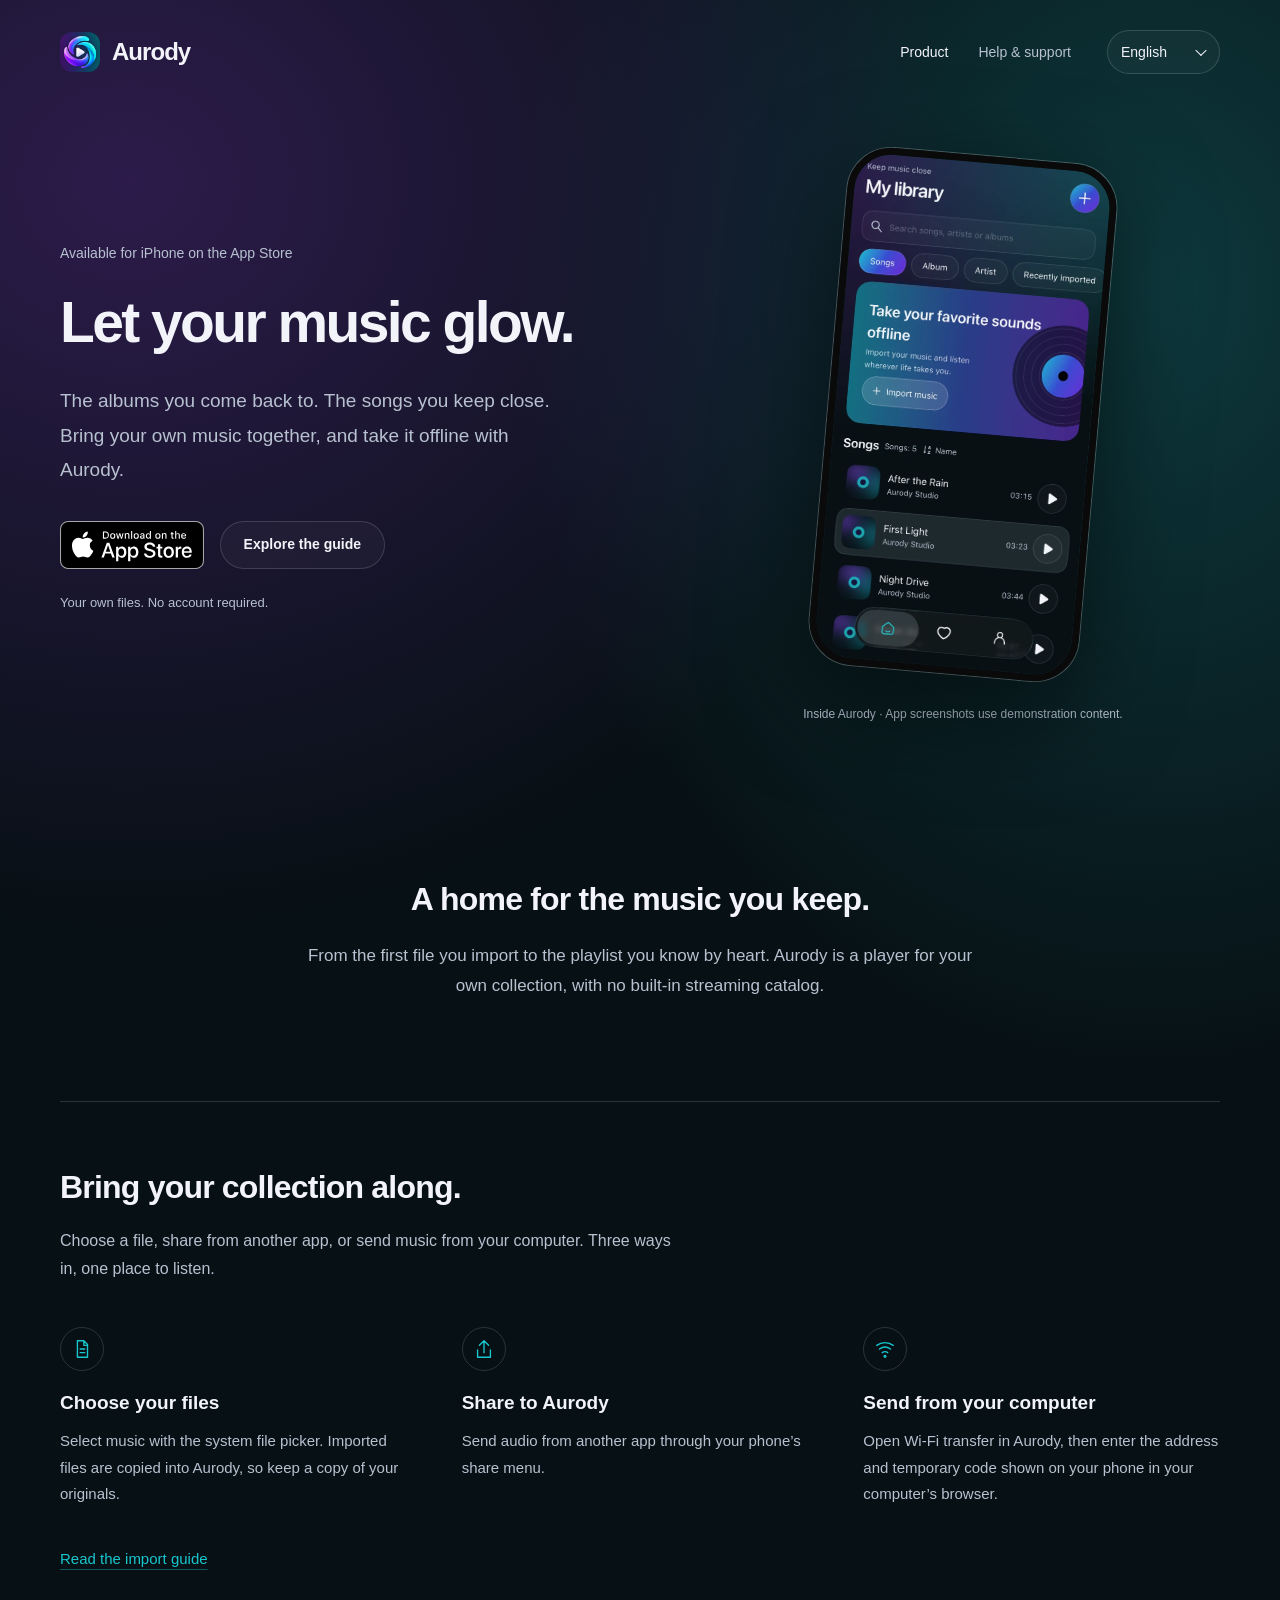
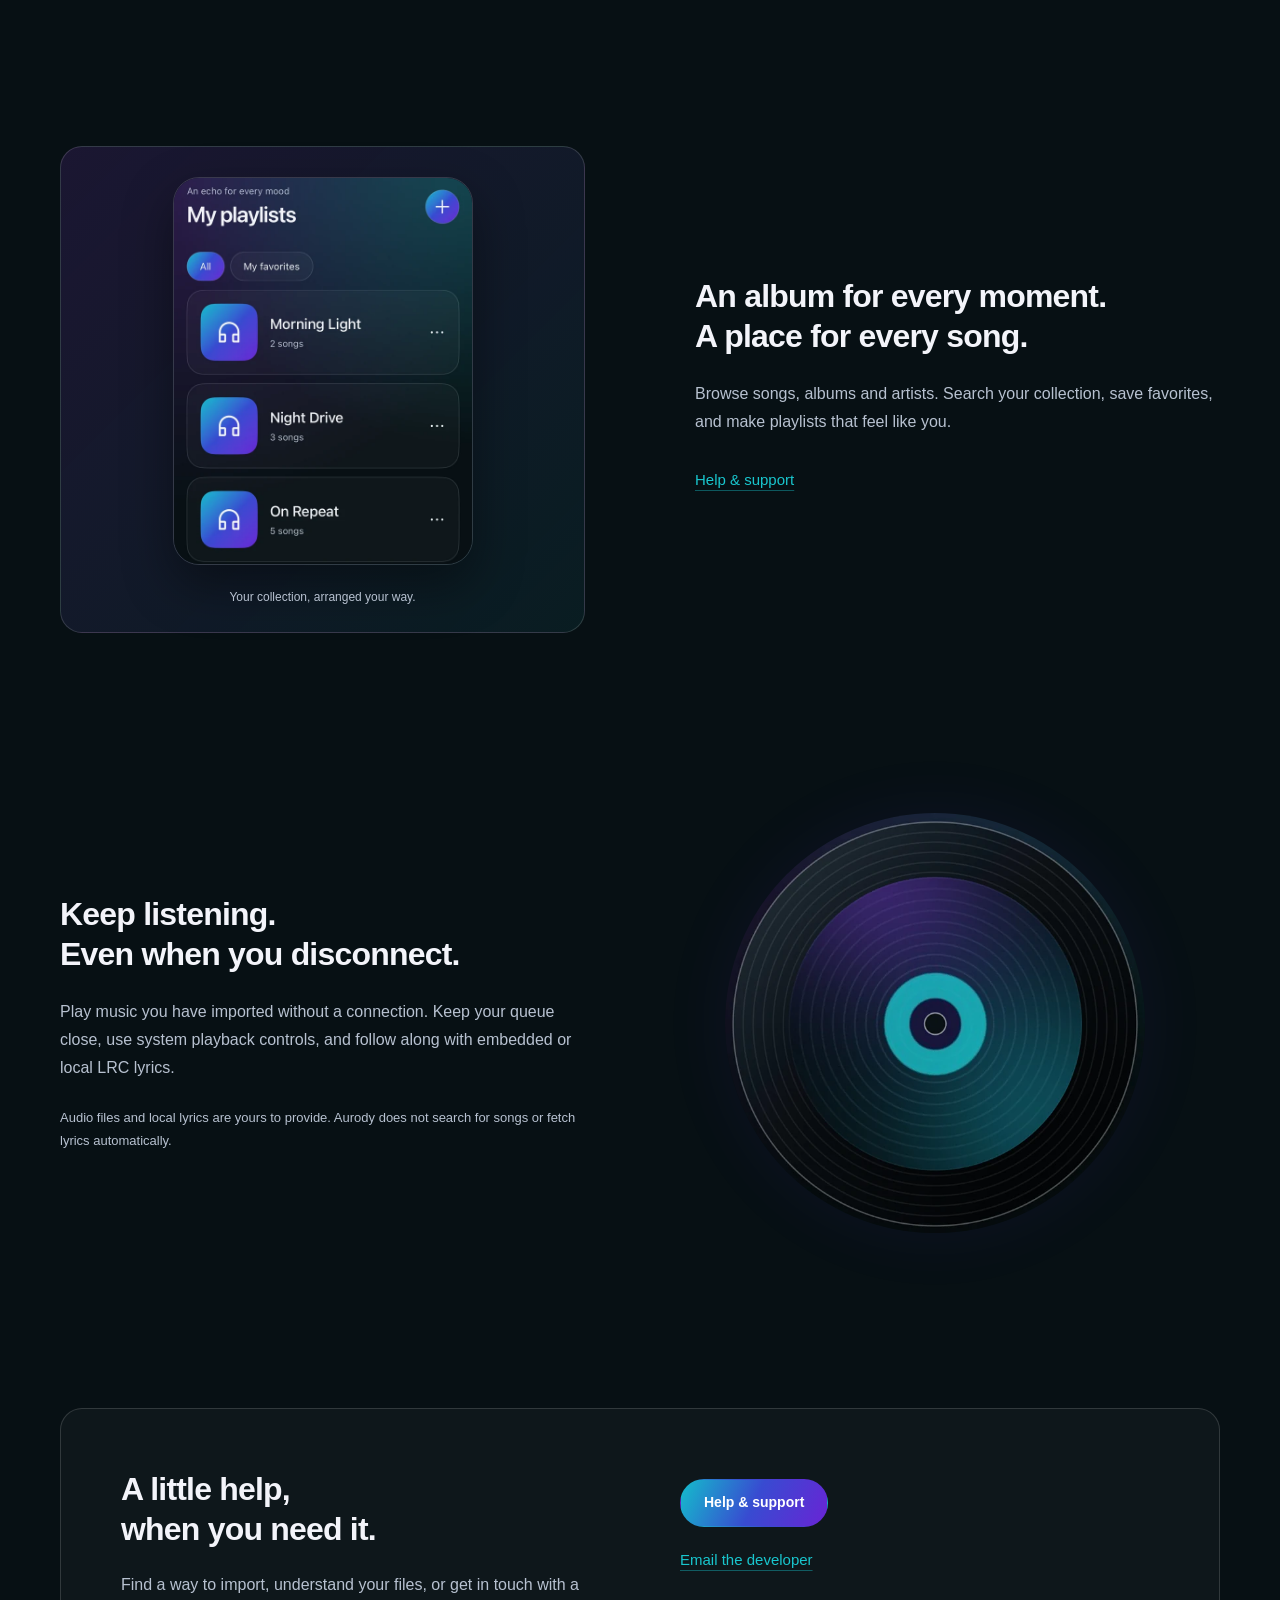
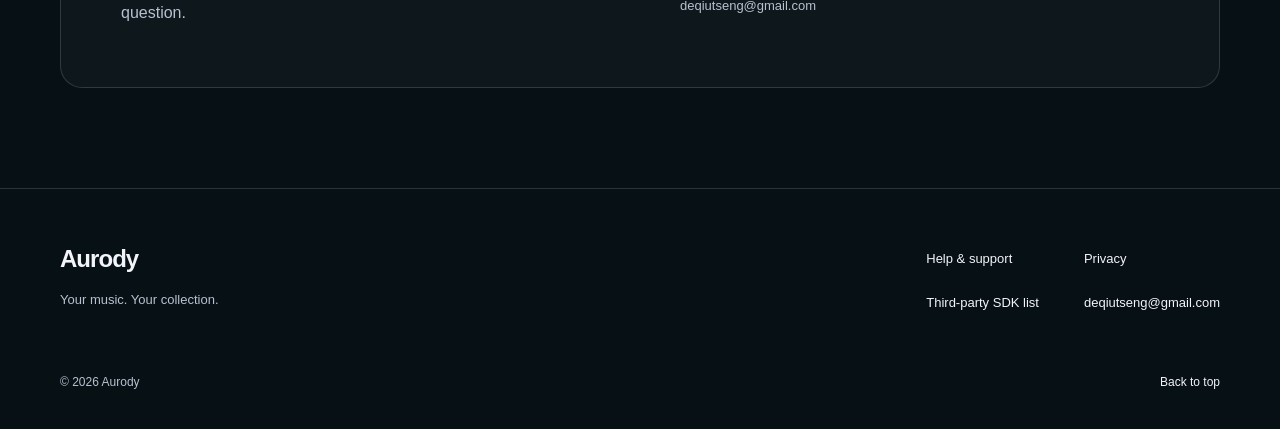
==== commit 8a325d52: "[v1.0.0][fix]官网：修正语言选单箭头位置" ====
--- a/index.html
+++ b/index.html
@@ -1,5 +1,5 @@
 <!doctype html>
-<html lang="en" dir="ltr"><head><meta charset="utf-8"><meta name="viewport" content="width=device-width, initial-scale=1, viewport-fit=cover"><meta name="color-scheme" content="dark"><meta name="theme-color" content="#071014"><meta name="referrer" content="no-referrer"><meta name="description" content="Import, organize and enjoy your own music offline. Get Aurody for iPhone on the App Store."><meta name="robots" content="index,follow"><title>Aurody — Let your music glow.</title><link rel="canonical" href="https://deqiutseng.github.io/AurodyWeb/"><link rel="icon" type="image/png" sizes="32x32" href="assets/images/favicon.png"><link rel="apple-touch-icon" href="assets/images/apple-touch-icon.png"><meta property="og:type" content="website"><meta property="og:site_name" content="Aurody"><meta property="og:title" content="Aurody — Let your music glow."><meta property="og:description" content="Import, organize and enjoy your own music offline. Get Aurody for iPhone on the App Store."><meta property="og:url" content="https://deqiutseng.github.io/AurodyWeb/"><meta property="og:image" content="https://deqiutseng.github.io/AurodyWeb/assets/images/share.png"><meta name="twitter:card" content="summary_large_image"><meta name="twitter:title" content="Aurody — Let your music glow."><meta name="twitter:description" content="Import, organize and enjoy your own music offline. Get Aurody for iPhone on the App Store."><meta name="twitter:image" content="https://deqiutseng.github.io/AurodyWeb/assets/images/share.png"><link rel="stylesheet" href="assets/site.css?v=9-languages"><script type="module" src="assets/site.mjs?v=9-languages"></script></head>
+<html lang="en" dir="ltr"><head><meta charset="utf-8"><meta name="viewport" content="width=device-width, initial-scale=1, viewport-fit=cover"><meta name="color-scheme" content="dark"><meta name="theme-color" content="#071014"><meta name="referrer" content="no-referrer"><meta name="description" content="Import, organize and enjoy your own music offline. Get Aurody for iPhone on the App Store."><meta name="robots" content="index,follow"><title>Aurody — Let your music glow.</title><link rel="canonical" href="https://deqiutseng.github.io/AurodyWeb/"><link rel="icon" type="image/png" sizes="32x32" href="assets/images/favicon.png"><link rel="apple-touch-icon" href="assets/images/apple-touch-icon.png"><meta property="og:type" content="website"><meta property="og:site_name" content="Aurody"><meta property="og:title" content="Aurody — Let your music glow."><meta property="og:description" content="Import, organize and enjoy your own music offline. Get Aurody for iPhone on the App Store."><meta property="og:url" content="https://deqiutseng.github.io/AurodyWeb/"><meta property="og:image" content="https://deqiutseng.github.io/AurodyWeb/assets/images/share.png"><meta name="twitter:card" content="summary_large_image"><meta name="twitter:title" content="Aurody — Let your music glow."><meta name="twitter:description" content="Import, organize and enjoy your own music offline. Get Aurody for iPhone on the App Store."><meta name="twitter:image" content="https://deqiutseng.github.io/AurodyWeb/assets/images/share.png"><link rel="stylesheet" href="assets/site.css?v=language-chevron"><script type="module" src="assets/site.mjs?v=9-languages"></script></head>
 <body data-page="home"><a class="skip" href="#main" data-i18n="nav.skip">Skip to content</a>
 <header class="site-header" id="top"><div class="shell header-inner">
   <a class="brand" href="index.html" aria-label="Aurody home" data-i18n-aria="nav.home"><img src="assets/images/logo-128.png" alt="" width="40" height="40"><span>Aurody</span></a>
--- a/assets/site.css
+++ b/assets/site.css
@@ -41,9 +41,37 @@
 .main-nav a { display: flex; min-height: 44px; align-items: center; color: var(--muted); }
 .main-nav a.active { color: var(--text); }
 .main-nav a:hover { color: var(--cyan); }
-.language { display: flex; align-items: center; }
+.language { position: relative; display: flex; align-items: center; color: var(--text); }
 .language label { position: absolute; width: 1px; height: 1px; overflow: hidden; clip-path: inset(50%); }
-.language select { padding-block: 9px; padding-inline: 13px 28px; min-height: 44px; max-width: 150px; border: 1px solid var(--line); border-radius: 25px; color: var(--text); background-color: var(--surface); font-size: 14px; cursor: pointer; }
+.language select {
+  -webkit-appearance: none;
+  appearance: none;
+  padding-block: 9px;
+  padding-inline: 13px 34px;
+  min-height: 44px;
+  max-width: 150px;
+  border: 1px solid var(--line);
+  border-radius: 25px;
+  color: inherit;
+  background-color: var(--surface);
+  font-size: 14px;
+  cursor: pointer;
+}
+.language::after {
+  content: "";
+  position: absolute;
+  inset-block-start: 50%;
+  inset-inline-end: 15px;
+  width: 7px;
+  height: 7px;
+  border-right: 1.5px solid;
+  border-bottom: 1.5px solid;
+  transform: translateY(-70%) rotate(45deg);
+  pointer-events: none;
+}
+@media (forced-colors: active) {
+  .language::after { border-color: ButtonText; }
+}
 .language option { background: var(--base); }
 .hero { display: grid; grid-template-columns: 1.12fr 1fr; align-items: center; gap: 70px; min-height: 740px; padding-block: 60px 88px; }
 .hero-copy { padding-bottom: 25px; }
